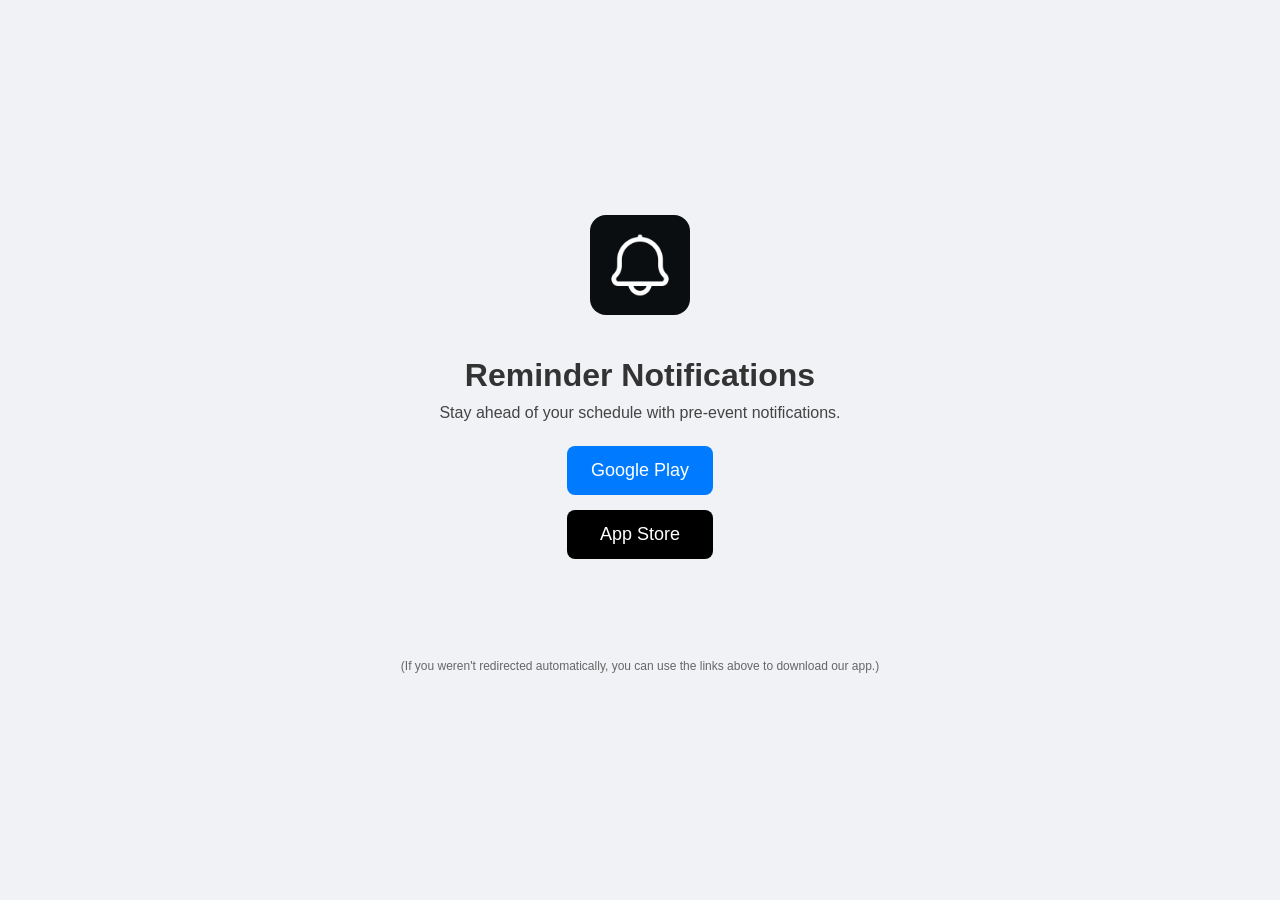
==== index.html @ 84fda4de "Update index.html" ====
<!DOCTYPE html>
<html lang="en">

<head>
  <meta charset="UTF-8" />
  <title>Reminder Notifications</title>
  <meta name="viewport" content="width=device-width, initial-scale=1.0" />
  <style>
    body {
      margin: 0;
      padding: 0;
      background: #f0f2f5;
      font-family: 'Arial', sans-serif;
      display: flex;
      flex-direction: column;
      justify-content: center;
      align-items: center;
      height: 100vh;
      text-align: center;
    }

    h1 {
      font-size: 32px;
      color: #333;
      margin-bottom: 10px;
    }

    .buttons {
      display: flex;
      flex-direction: column;
      gap: 15px;
    }

    .btn {
      display: inline-block;
      padding: 14px 24px;
      border-radius: 8px;
      font-size: 18px;
      text-decoration: none;
      color: white;
      background: #007bff;
      transition: all 0.3s ease;
    }

    .btn:hover {
      background: #0056b3;
    }

    .btn.apple {
      background: #000;
    }

    .btn.apple:hover {
      background: #333;
    }

    p {
      margin-top: 20px;
      color: #666;
      font-size: 14px;
    }

    .description {
      font-size: 16px;
      color: #444;
      margin-bottom: 24px;
    }

    .description-small {
      font-size: 12px;
      padding: 0 24px;
      box-sizing: border-box;
      margin-top: 100px;
    }
  </style>

  <script>
    window.onload = function () {
      var userAgent = navigator.userAgent || navigator.vendor || window.opera;

      if (/android/i.test(userAgent)) {
        window.location.href = "https://play.google.com/store/apps/details?id=com.remindernotifications";
      } else if (/iPad|iPhone|iPod/.test(userAgent) && !window.MSStream) {
        window.location.href = "https://apps.apple.com/us/app/reminder-notification/id6746808992";
      }
      // else: kullanıcı masaüstü vs ise bu ekranda kalacak ve butonlar görünecek
    };
  </script>

  <!-- ✅ Google tag (gtag.js) — Tam olarak kapanış </head> önüne yerleştirildi -->
  <script async src="https://www.googletagmanager.com/gtag/js?id=AW-10962851362"></script>
  <script>
    window.dataLayer = window.dataLayer || [];
    function gtag() { dataLayer.push(arguments); }
    gtag('js', new Date());

    gtag('config', 'AW-10962851362');
  </script>
</head>

<body>
  <img src="logo-black.png" alt="Logo" style="width:100px; margin-bottom: 20px; border-radius: 16px;" />
  <h1>Reminder Notifications</h1>
  <div class="description">
    Stay ahead of your schedule with pre-event notifications.
  </div>

  <div class="buttons">
    <a class="btn" href="https://play.google.com/store/apps/details?id=com.remindernotifications">Google Play</a>
    <a class="btn apple" href="https://apps.apple.com/us/app/reminder-notification/id6746808992">App Store</a>
  </div>

  <p class="description-small">
    (If you weren't redirected automatically, you can use the links above to download our app.)
  </p>
</body>

</html>
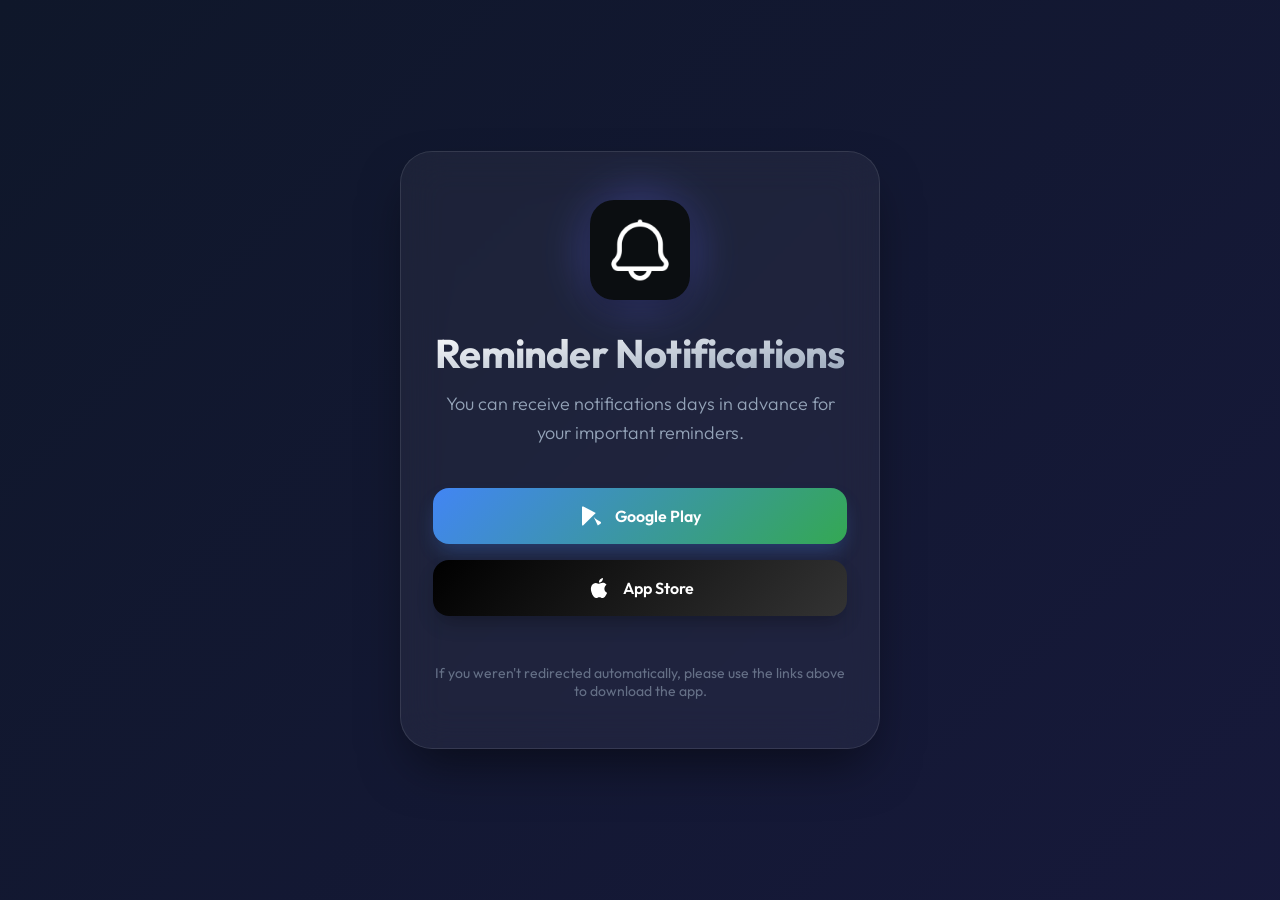
==== commit e00b6a4c: "edit" ====
--- a/index.html
+++ b/index.html
@@ -2,117 +2,67 @@
 <html lang="en">
 
 <head>
-  <meta charset="UTF-8" />
-  <title>Reminder Notifications</title>
-  <meta name="viewport" content="width=device-width, initial-scale=1.0" />
-  <style>
-    body {
-      margin: 0;
-      padding: 0;
-      background: #f0f2f5;
-      font-family: 'Arial', sans-serif;
-      display: flex;
-      flex-direction: column;
-      justify-content: center;
-      align-items: center;
-      height: 100vh;
-      text-align: center;
-    }
+    <meta charset="UTF-8">
+    <title>Reminder Notifications - Stay Ahead with Event Reminders</title>
+    <meta name="viewport" content="width=device-width, initial-scale=1.0">
+    <meta name="description" content="Download Reminder Notifications for iOS and Android. Never miss a pre-event notification again with our easy-to-use app.">
+    
+    <!-- Design System -->
+    <link rel="stylesheet" href="index.css">
+    
+    <!-- Google tag (gtag.js) -->
+    <script async src="https://www.googletagmanager.com/gtag/js?id=AW-10962851362"></script>
+    <script>
+        window.dataLayer = window.dataLayer || [];
+        function gtag() { dataLayer.push(arguments); }
+        gtag('js', new Date());
 
-    h1 {
-      font-size: 32px;
-      color: #333;
-      margin-bottom: 10px;
-    }
+        gtag('config', 'AW-10962851362');
+    </script>
 
-    .buttons {
-      display: flex;
-      flex-direction: column;
-      gap: 15px;
-    }
+    <script>
+        window.onload = function () {
+            var userAgent = navigator.userAgent || navigator.vendor || window.opera;
 
-    .btn {
-      display: inline-block;
-      padding: 14px 24px;
-      border-radius: 8px;
-      font-size: 18px;
-      text-decoration: none;
-      color: white;
-      background: #007bff;
-      transition: all 0.3s ease;
-    }
-
-    .btn:hover {
-      background: #0056b3;
-    }
-
-    .btn.apple {
-      background: #000;
-    }
-
-    .btn.apple:hover {
-      background: #333;
-    }
-
-    p {
-      margin-top: 20px;
-      color: #666;
-      font-size: 14px;
-    }
-
-    .description {
-      font-size: 16px;
-      color: #444;
-      margin-bottom: 24px;
-    }
-
-    .description-small {
-      font-size: 12px;
-      padding: 0 24px;
-      box-sizing: border-box;
-      margin-top: 100px;
-    }
-  </style>
-
-  <script>
-    window.onload = function () {
-      var userAgent = navigator.userAgent || navigator.vendor || window.opera;
-
-      if (/android/i.test(userAgent)) {
-        window.location.href = "https://play.google.com/store/apps/details?id=com.remindernotifications";
-      } else if (/iPad|iPhone|iPod/.test(userAgent) && !window.MSStream) {
-        window.location.href = "https://apps.apple.com/us/app/reminder-notification/id6746808992";
-      }
-      // else: kullanıcı masaüstü vs ise bu ekranda kalacak ve butonlar görünecek
-    };
-  </script>
-
-  <!-- ✅ Google tag (gtag.js) — Tam olarak kapanış </head> önüne yerleştirildi -->
-  <script async src="https://www.googletagmanager.com/gtag/js?id=AW-10962851362"></script>
-  <script>
-    window.dataLayer = window.dataLayer || [];
-    function gtag() { dataLayer.push(arguments); }
-    gtag('js', new Date());
-
-    gtag('config', 'AW-10962851362');
-  </script>
+            if (/android/i.test(userAgent)) {
+                window.location.href = "https://play.google.com/store/apps/details?id=com.remindernotifications";
+            } else if (/iPad|iPhone|iPod/.test(userAgent) && !window.MSStream) {
+                window.location.href = "https://apps.apple.com/us/app/reminder-notification/id6746808992";
+            }
+        }
+    </script>
 </head>
 
 <body>
-  <img src="logo-black.png" alt="Logo" style="width:100px; margin-bottom: 20px; border-radius: 16px;" />
-  <h1>Reminder Notifications</h1>
-  <div class="description">
-    Stay ahead of your schedule with pre-event notifications.
-  </div>
+    <div class="container" id="main-content">
+        <header class="logo-container">
+            <img src="logo-black.png" alt="Reminder Notifications Logo" class="logo">
+        </header>
 
-  <div class="buttons">
-    <a class="btn" href="https://play.google.com/store/apps/details?id=com.remindernotifications">Google Play</a>
-    <a class="btn apple" href="https://apps.apple.com/us/app/reminder-notification/id6746808992">App Store</a>
-  </div>
+        <h1>Reminder Notifications</h1>
+        <p class="description">
+            You can receive notifications days in advance for your important reminders.
+        </p>
 
-  <p class="description-small">
-    (If you weren't redirected automatically, you can use the links above to download our app.)
-  </p>
+        <div class="buttons">
+            <a class="btn btn-google" href="https://play.google.com/store/apps/details?id=com.remindernotifications" id="play-store-link">
+                <svg viewBox="0 0 24 24" fill="currentColor">
+                    <path d="M3,20.5V3.5C3,2.91,3.34,2.39,3.84,2.15L13.69,12L3.84,21.85C3.34,21.61,3,21.09,3,20.5M16.81,15.12L18.81,16.27L21.46,17.79C22.25,18.25,22.25,19.4,21.46,19.86L18.81,21.39L14.73,13.03M13.69,12L3.84,2.15L16.81,8.88M16.81,8.88L14.73,10.97L13.69,12" />
+                </svg>
+                Google Play
+            </a>
+            <a class="btn btn-apple" href="https://apps.apple.com/us/app/reminder-notification/id6746808992" id="app-store-link">
+                <svg viewBox="0 0 24 24" fill="currentColor">
+                    <path d="M18.71,19.5C17.88,20.74 17,21.95 15.66,21.97C14.32,22 13.89,21.18 12.37,21.18C10.84,21.18 10.37,21.95 9.1,22C7.79,22.05 6.8,20.68 5.96,19.47C4.25,17 2.94,12.45 4.7,9.39C5.57,7.87 7.13,6.91 8.82,6.88C10.1,6.86 11.32,7.75 12.11,7.75C12.89,7.75 14.37,6.68 15.92,6.84C16.57,6.87 18.39,7.1 19.56,8.82C19.47,8.88 17.39,10.1 17.41,12.63C17.44,15.65 20.06,16.66 20.09,16.67C20.06,16.74 19.67,18.11 18.71,19.5M13,3.5C13.73,2.67 14.94,2.04 15.94,2C16.07,3.17 15.6,4.35 14.9,5.19C14.21,6.04 13.07,6.7 11.95,6.61C11.8,5.46 12.36,4.26 13,3.5Z" />
+                </svg>
+                App Store
+            </a>
+        </div>
+
+        <p class="footer-text">
+            If you weren't redirected automatically, please use the links above to download the app.
+        </p>
+    </div>
 </body>
 
-</html>
+</html>
--- a/index.css
+++ b/index.css
@@ -0,0 +1,194 @@
+@import url('https://fonts.googleapis.com/css2?family=Outfit:wght@300;400;600;700&display=swap');
+
+:root {
+    --primary: #6366f1;
+    --primary-hover: #4f46e5;
+    --secondary: #ec4899;
+    --bg-gradient: linear-gradient(135deg, #0f172a 0%, #1e1b4b 50%, #312e81 100%);
+    --card-bg: rgba(255, 255, 255, 0.05);
+    --text-main: #f8fafc;
+    --text-muted: #94a3b8;
+    --glass-border: rgba(255, 255, 255, 0.1);
+}
+
+* {
+    margin: 0;
+    padding: 0;
+    box-sizing: border-box;
+}
+
+body {
+    font-family: 'Outfit', sans-serif;
+    background: var(--bg-gradient);
+    background-size: 400% 400%;
+    animation: gradientBG 15s ease infinite;
+    color: var(--text-main);
+    min-height: 100vh;
+    display: flex;
+    justify-content: center;
+    align-items: center;
+    overflow: hidden;
+    padding: 20px;
+}
+
+@keyframes gradientBG {
+    0% { background-position: 0% 50%; }
+    50% { background-position: 100% 50%; }
+    100% { background-position: 0% 50%; }
+}
+
+.container {
+    max-width: 480px;
+    width: 100%;
+    background: var(--card-bg);
+    backdrop-filter: blur(20px);
+    -webkit-backdrop-filter: blur(20px);
+    border: 1px solid var(--glass-border);
+    border-radius: 32px;
+    padding: 48px 32px;
+    text-align: center;
+    box-shadow: 0 25px 50px -12px rgba(0, 0, 0, 0.5);
+    animation: cardEntrance 0.8s cubic-bezier(0.16, 1, 0.3, 1);
+}
+
+@keyframes cardEntrance {
+    from {
+        opacity: 0;
+        transform: translateY(20px) scale(0.95);
+    }
+    to {
+        opacity: 1;
+        transform: translateY(0) scale(1);
+    }
+}
+
+.logo-container {
+    margin-bottom: 24px;
+    position: relative;
+    display: inline-block;
+}
+
+.logo-container::after {
+    content: '';
+    position: absolute;
+    inset: -10px;
+    background: var(--primary);
+    filter: blur(20px);
+    opacity: 0.3;
+    z-index: -1;
+    border-radius: 50%;
+}
+
+.logo {
+    width: 100px;
+    height: 100px;
+    object-fit: contain;
+    border-radius: 24px;
+    box-shadow: 0 10px 20px rgba(0, 0, 0, 0.2);
+    transition: transform 0.3s ease;
+}
+
+.logo:hover {
+    transform: rotate(5deg) scale(1.05);
+}
+
+h1 {
+    font-size: 2.5rem;
+    font-weight: 700;
+    margin-bottom: 12px;
+    background: linear-gradient(to bottom right, #fff, #94a3b8);
+    -webkit-background-clip: text;
+    -webkit-text-fill-color: transparent;
+    letter-spacing: -0.02em;
+}
+
+.description {
+    font-size: 1.125rem;
+    color: var(--text-muted);
+    line-height: 1.6;
+    margin-bottom: 40px;
+    font-weight: 300;
+}
+
+.buttons {
+    display: flex;
+    flex-direction: column;
+    gap: 16px;
+}
+
+.btn {
+    display: flex;
+    align-items: center;
+    justify-content: center;
+    gap: 12px;
+    padding: 16px 32px;
+    border-radius: 16px;
+    font-size: 1rem;
+    font-weight: 600;
+    text-decoration: none;
+    color: white;
+    transition: all 0.3s cubic-bezier(0.4, 0, 0.2, 1);
+    position: relative;
+    overflow: hidden;
+}
+
+.btn-google {
+    background: linear-gradient(135deg, #4285f4 0%, #34a853 100%);
+    box-shadow: 0 10px 20px -5px rgba(66, 133, 244, 0.3);
+}
+
+.btn-apple {
+    background: linear-gradient(135deg, #000 0%, #333 100%);
+    box-shadow: 0 10px 20px -5px rgba(0, 0, 0, 0.3);
+}
+
+.btn:hover {
+    transform: translateY(-2px);
+    filter: brightness(1.1);
+    box-shadow: 0 20px 30px -10px rgba(0, 0, 0, 0.4);
+}
+
+.btn:active {
+    transform: translateY(0);
+}
+
+.btn svg {
+    width: 24px;
+    height: 24px;
+}
+
+.footer-text {
+    margin-top: 48px;
+    font-size: 0.875rem;
+    color: var(--text-muted);
+    opacity: 0.6;
+    font-weight: 400;
+}
+
+/* Sparkle/Pulse for the buttons */
+.btn-google::before {
+    content: '';
+    position: absolute;
+    top: -50%;
+    left: -50%;
+    width: 200%;
+    height: 200%;
+    background: radial-gradient(circle, rgba(255,255,255,0.1) 0%, transparent 70%);
+    opacity: 0;
+    transition: opacity 0.3s;
+}
+
+.btn:hover::before {
+    opacity: 1;
+}
+
+@media (max-width: 480px) {
+    .container {
+        padding: 40px 24px;
+        border-radius: 24px;
+    }
+    
+    h1 {
+        font-size: 2rem;
+    }
+}
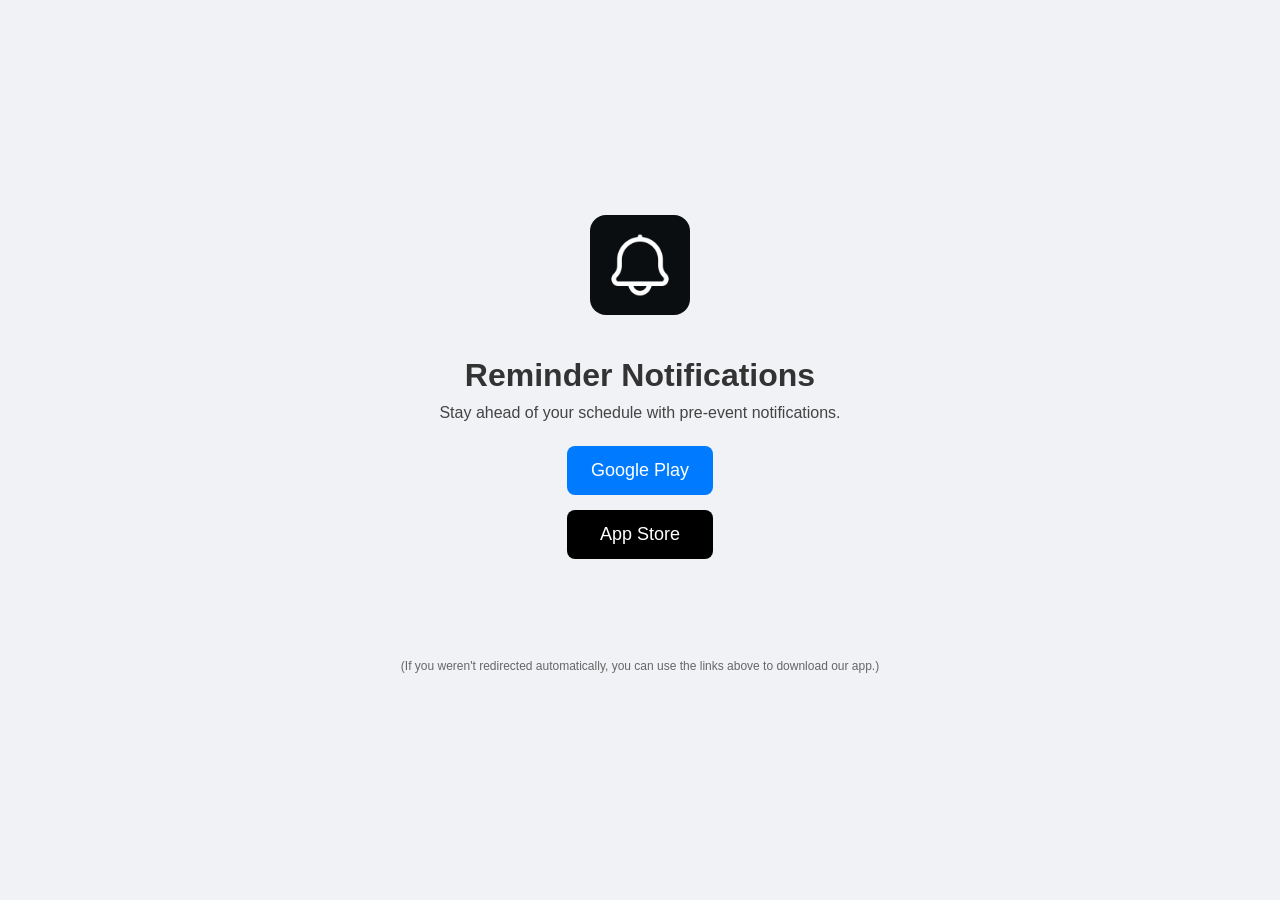
==== commit 829ed99b: "Merge branch 'main' into patch-1" ====
--- a/index.html
+++ b/index.html
@@ -2,67 +2,117 @@
 <html lang="en">
 
 <head>
-    <meta charset="UTF-8">
-    <title>Reminder Notifications - Stay Ahead with Event Reminders</title>
-    <meta name="viewport" content="width=device-width, initial-scale=1.0">
-    <meta name="description" content="Download Reminder Notifications for iOS and Android. Never miss a pre-event notification again with our easy-to-use app.">
-    
-    <!-- Design System -->
-    <link rel="stylesheet" href="index.css">
-    
-    <!-- Google tag (gtag.js) -->
-    <script async src="https://www.googletagmanager.com/gtag/js?id=AW-10962851362"></script>
-    <script>
-        window.dataLayer = window.dataLayer || [];
-        function gtag() { dataLayer.push(arguments); }
-        gtag('js', new Date());
+  <meta charset="UTF-8" />
+  <title>Reminder Notifications</title>
+  <meta name="viewport" content="width=device-width, initial-scale=1.0" />
+  <style>
+    body {
+      margin: 0;
+      padding: 0;
+      background: #f0f2f5;
+      font-family: 'Arial', sans-serif;
+      display: flex;
+      flex-direction: column;
+      justify-content: center;
+      align-items: center;
+      height: 100vh;
+      text-align: center;
+    }
 
-        gtag('config', 'AW-10962851362');
-    </script>
+    h1 {
+      font-size: 32px;
+      color: #333;
+      margin-bottom: 10px;
+    }
 
-    <script>
-        window.onload = function () {
-            var userAgent = navigator.userAgent || navigator.vendor || window.opera;
+    .buttons {
+      display: flex;
+      flex-direction: column;
+      gap: 15px;
+    }
 
-            if (/android/i.test(userAgent)) {
-                window.location.href = "https://play.google.com/store/apps/details?id=com.remindernotifications";
-            } else if (/iPad|iPhone|iPod/.test(userAgent) && !window.MSStream) {
-                window.location.href = "https://apps.apple.com/us/app/reminder-notification/id6746808992";
-            }
-        }
-    </script>
+    .btn {
+      display: inline-block;
+      padding: 14px 24px;
+      border-radius: 8px;
+      font-size: 18px;
+      text-decoration: none;
+      color: white;
+      background: #007bff;
+      transition: all 0.3s ease;
+    }
+
+    .btn:hover {
+      background: #0056b3;
+    }
+
+    .btn.apple {
+      background: #000;
+    }
+
+    .btn.apple:hover {
+      background: #333;
+    }
+
+    p {
+      margin-top: 20px;
+      color: #666;
+      font-size: 14px;
+    }
+
+    .description {
+      font-size: 16px;
+      color: #444;
+      margin-bottom: 24px;
+    }
+
+    .description-small {
+      font-size: 12px;
+      padding: 0 24px;
+      box-sizing: border-box;
+      margin-top: 100px;
+    }
+  </style>
+
+  <script>
+    window.onload = function () {
+      var userAgent = navigator.userAgent || navigator.vendor || window.opera;
+
+      if (/android/i.test(userAgent)) {
+        window.location.href = "https://play.google.com/store/apps/details?id=com.remindernotifications";
+      } else if (/iPad|iPhone|iPod/.test(userAgent) && !window.MSStream) {
+        window.location.href = "https://apps.apple.com/us/app/reminder-notification/id6746808992";
+      }
+      // else: kullanıcı masaüstü vs ise bu ekranda kalacak ve butonlar görünecek
+    };
+  </script>
+
+  <!-- ✅ Google tag (gtag.js) — Tam olarak kapanış </head> önüne yerleştirildi -->
+  <script async src="https://www.googletagmanager.com/gtag/js?id=AW-10962851362"></script>
+  <script>
+    window.dataLayer = window.dataLayer || [];
+    function gtag() { dataLayer.push(arguments); }
+    gtag('js', new Date());
+
+    gtag('config', 'AW-10962851362');
+  </script>
 </head>
 
 <body>
-    <div class="container" id="main-content">
-        <header class="logo-container">
-            <img src="logo-black.png" alt="Reminder Notifications Logo" class="logo">
-        </header>
+  <img src="logo-black.png" alt="Logo" style="width:100px; margin-bottom: 20px; border-radius: 16px;" />
+  <h1>Reminder Notifications</h1>
+  <div class="description">
+    Stay ahead of your schedule with pre-event notifications.
+  </div>
 
-        <h1>Reminder Notifications</h1>
-        <p class="description">
-            You can receive notifications days in advance for your important reminders.
-        </p>
+  <div class="buttons">
+    <a class="btn" href="https://play.google.com/store/apps/details?id=com.remindernotifications">Google Play</a>
+    <a class="btn apple" href="https://apps.apple.com/us/app/reminder-notification/id6746808992">App Store</a>
+  </div>
 
-        <div class="buttons">
-            <a class="btn btn-google" href="https://play.google.com/store/apps/details?id=com.remindernotifications" id="play-store-link">
-                <svg viewBox="0 0 24 24" fill="currentColor">
-                    <path d="M3,20.5V3.5C3,2.91,3.34,2.39,3.84,2.15L13.69,12L3.84,21.85C3.34,21.61,3,21.09,3,20.5M16.81,15.12L18.81,16.27L21.46,17.79C22.25,18.25,22.25,19.4,21.46,19.86L18.81,21.39L14.73,13.03M13.69,12L3.84,2.15L16.81,8.88M16.81,8.88L14.73,10.97L13.69,12" />
-                </svg>
-                Google Play
-            </a>
-            <a class="btn btn-apple" href="https://apps.apple.com/us/app/reminder-notification/id6746808992" id="app-store-link">
-                <svg viewBox="0 0 24 24" fill="currentColor">
-                    <path d="M18.71,19.5C17.88,20.74 17,21.95 15.66,21.97C14.32,22 13.89,21.18 12.37,21.18C10.84,21.18 10.37,21.95 9.1,22C7.79,22.05 6.8,20.68 5.96,19.47C4.25,17 2.94,12.45 4.7,9.39C5.57,7.87 7.13,6.91 8.82,6.88C10.1,6.86 11.32,7.75 12.11,7.75C12.89,7.75 14.37,6.68 15.92,6.84C16.57,6.87 18.39,7.1 19.56,8.82C19.47,8.88 17.39,10.1 17.41,12.63C17.44,15.65 20.06,16.66 20.09,16.67C20.06,16.74 19.67,18.11 18.71,19.5M13,3.5C13.73,2.67 14.94,2.04 15.94,2C16.07,3.17 15.6,4.35 14.9,5.19C14.21,6.04 13.07,6.7 11.95,6.61C11.8,5.46 12.36,4.26 13,3.5Z" />
-                </svg>
-                App Store
-            </a>
-        </div>
-
-        <p class="footer-text">
-            If you weren't redirected automatically, please use the links above to download the app.
-        </p>
-    </div>
+  <p class="description-small">
+    (If you weren't redirected automatically, you can use the links above to download our app.)
+  </p>
 </body>
 
-</html>+</html>
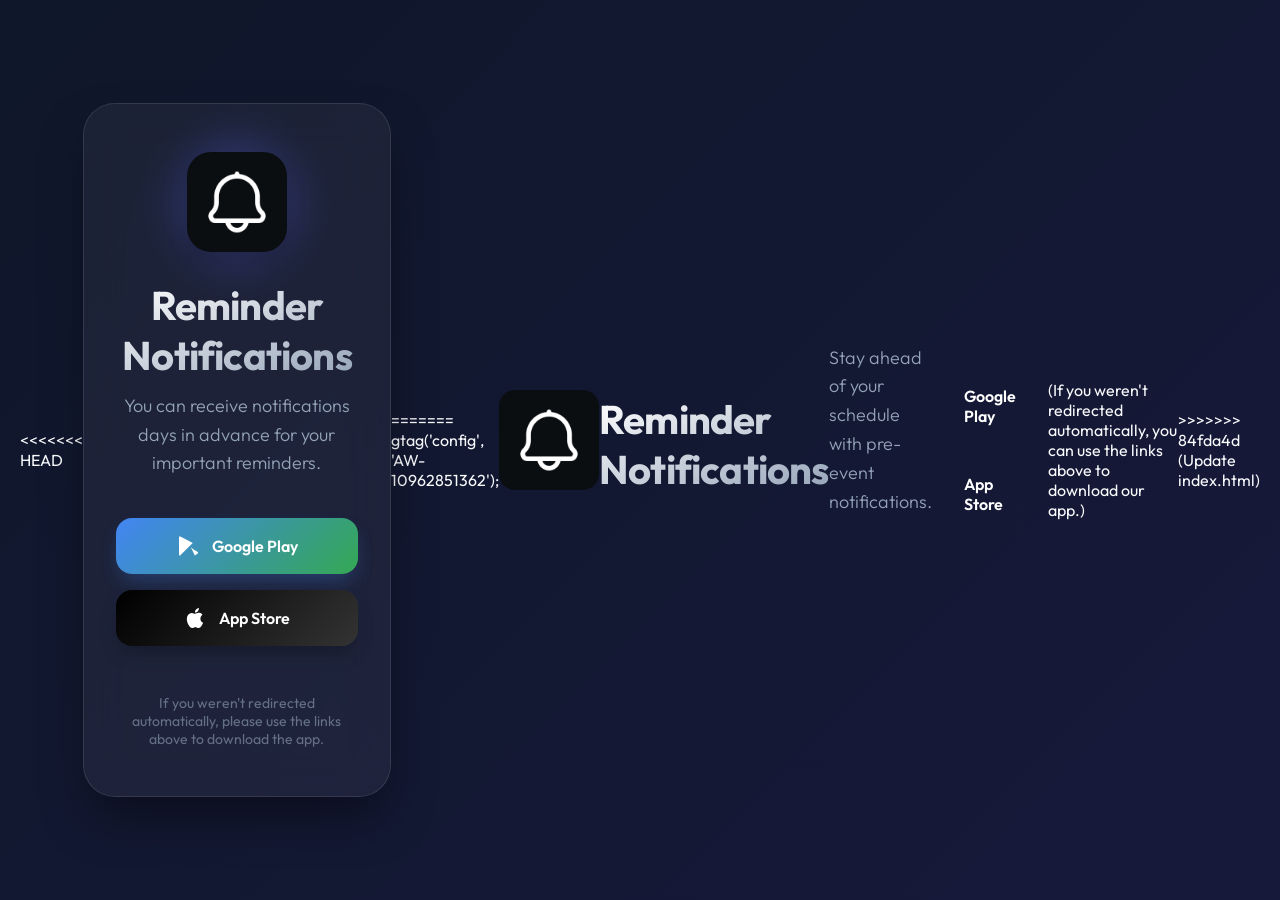
==== commit 8d63c5e8: "Add files via upload update" ====
--- a/index.html
+++ b/index.html
@@ -2,6 +2,22 @@
 <html lang="en">
 
 <head>
+<<<<<<< HEAD
+    <meta charset="UTF-8">
+    <title>Reminder Notifications - Stay Ahead with Event Reminders</title>
+    <meta name="viewport" content="width=device-width, initial-scale=1.0">
+    <meta name="description" content="Download Reminder Notifications for iOS and Android. Never miss a pre-event notification again with our easy-to-use app.">
+    
+    <!-- Design System -->
+    <link rel="stylesheet" href="index.css">
+    
+    <!-- Google tag (gtag.js) -->
+    <script async src="https://www.googletagmanager.com/gtag/js?id=AW-10962851362"></script>
+    <script>
+        window.dataLayer = window.dataLayer || [];
+        function gtag() { dataLayer.push(arguments); }
+        gtag('js', new Date());
+=======
   <meta charset="UTF-8" />
   <title>Reminder Notifications</title>
   <meta name="viewport" content="width=device-width, initial-scale=1.0" />
@@ -77,6 +93,7 @@
   <script>
     window.onload = function () {
       var userAgent = navigator.userAgent || navigator.vendor || window.opera;
+>>>>>>> 84fda4d (Update index.html)
 
       if (/android/i.test(userAgent)) {
         window.location.href = "https://play.google.com/store/apps/details?id=com.remindernotifications";
@@ -94,6 +111,47 @@
     function gtag() { dataLayer.push(arguments); }
     gtag('js', new Date());
 
+<<<<<<< HEAD
+            if (/android/i.test(userAgent)) {
+                window.location.href = "aa";
+            } else if (/iPad|iPhone|iPod/.test(userAgent) && !window.MSStream) {
+                window.location.href = "https://apps.apple.com/us/app/reminder-notification/id6746808992";
+            }
+        }
+    </script>
+</head>
+
+<body>
+    <div class="container" id="main-content">
+        <header class="logo-container">
+            <img src="logo-black.png" alt="Reminder Notifications Logo" class="logo">
+        </header>
+
+        <h1>Reminder Notifications</h1>
+        <p class="description">
+            You can receive notifications days in advance for your important reminders.
+        </p>
+
+        <div class="buttons">
+            <a class="btn btn-google" href="https://play.google.com/store/apps/details?id=com.remindernotifications" id="play-store-link">
+                <svg viewBox="0 0 24 24" fill="currentColor">
+                    <path d="M3,20.5V3.5C3,2.91,3.34,2.39,3.84,2.15L13.69,12L3.84,21.85C3.34,21.61,3,21.09,3,20.5M16.81,15.12L18.81,16.27L21.46,17.79C22.25,18.25,22.25,19.4,21.46,19.86L18.81,21.39L14.73,13.03M13.69,12L3.84,2.15L16.81,8.88M16.81,8.88L14.73,10.97L13.69,12" />
+                </svg>
+                Google Play
+            </a>
+            <a class="btn btn-apple" href="https://apps.apple.com/us/app/reminder-notification/id6746808992" id="app-store-link">
+                <svg viewBox="0 0 24 24" fill="currentColor">
+                    <path d="M18.71,19.5C17.88,20.74 17,21.95 15.66,21.97C14.32,22 13.89,21.18 12.37,21.18C10.84,21.18 10.37,21.95 9.1,22C7.79,22.05 6.8,20.68 5.96,19.47C4.25,17 2.94,12.45 4.7,9.39C5.57,7.87 7.13,6.91 8.82,6.88C10.1,6.86 11.32,7.75 12.11,7.75C12.89,7.75 14.37,6.68 15.92,6.84C16.57,6.87 18.39,7.1 19.56,8.82C19.47,8.88 17.39,10.1 17.41,12.63C17.44,15.65 20.06,16.66 20.09,16.67C20.06,16.74 19.67,18.11 18.71,19.5M13,3.5C13.73,2.67 14.94,2.04 15.94,2C16.07,3.17 15.6,4.35 14.9,5.19C14.21,6.04 13.07,6.7 11.95,6.61C11.8,5.46 12.36,4.26 13,3.5Z" />
+                </svg>
+                App Store
+            </a>
+        </div>
+
+        <p class="footer-text">
+            If you weren't redirected automatically, please use the links above to download the app.
+        </p>
+    </div>
+=======
     gtag('config', 'AW-10962851362');
   </script>
 </head>
@@ -113,6 +171,7 @@
   <p class="description-small">
     (If you weren't redirected automatically, you can use the links above to download our app.)
   </p>
+>>>>>>> 84fda4d (Update index.html)
 </body>
 
 </html>
--- a/index.css
+++ b/index.css
@@ -0,0 +1,194 @@
+@import url('https://fonts.googleapis.com/css2?family=Outfit:wght@300;400;600;700&display=swap');
+
+:root {
+    --primary: #6366f1;
+    --primary-hover: #4f46e5;
+    --secondary: #ec4899;
+    --bg-gradient: linear-gradient(135deg, #0f172a 0%, #1e1b4b 50%, #312e81 100%);
+    --card-bg: rgba(255, 255, 255, 0.05);
+    --text-main: #f8fafc;
+    --text-muted: #94a3b8;
+    --glass-border: rgba(255, 255, 255, 0.1);
+}
+
+* {
+    margin: 0;
+    padding: 0;
+    box-sizing: border-box;
+}
+
+body {
+    font-family: 'Outfit', sans-serif;
+    background: var(--bg-gradient);
+    background-size: 400% 400%;
+    animation: gradientBG 15s ease infinite;
+    color: var(--text-main);
+    min-height: 100vh;
+    display: flex;
+    justify-content: center;
+    align-items: center;
+    overflow: hidden;
+    padding: 20px;
+}
+
+@keyframes gradientBG {
+    0% { background-position: 0% 50%; }
+    50% { background-position: 100% 50%; }
+    100% { background-position: 0% 50%; }
+}
+
+.container {
+    max-width: 480px;
+    width: 100%;
+    background: var(--card-bg);
+    backdrop-filter: blur(20px);
+    -webkit-backdrop-filter: blur(20px);
+    border: 1px solid var(--glass-border);
+    border-radius: 32px;
+    padding: 48px 32px;
+    text-align: center;
+    box-shadow: 0 25px 50px -12px rgba(0, 0, 0, 0.5);
+    animation: cardEntrance 0.8s cubic-bezier(0.16, 1, 0.3, 1);
+}
+
+@keyframes cardEntrance {
+    from {
+        opacity: 0;
+        transform: translateY(20px) scale(0.95);
+    }
+    to {
+        opacity: 1;
+        transform: translateY(0) scale(1);
+    }
+}
+
+.logo-container {
+    margin-bottom: 24px;
+    position: relative;
+    display: inline-block;
+}
+
+.logo-container::after {
+    content: '';
+    position: absolute;
+    inset: -10px;
+    background: var(--primary);
+    filter: blur(20px);
+    opacity: 0.3;
+    z-index: -1;
+    border-radius: 50%;
+}
+
+.logo {
+    width: 100px;
+    height: 100px;
+    object-fit: contain;
+    border-radius: 24px;
+    box-shadow: 0 10px 20px rgba(0, 0, 0, 0.2);
+    transition: transform 0.3s ease;
+}
+
+.logo:hover {
+    transform: rotate(5deg) scale(1.05);
+}
+
+h1 {
+    font-size: 2.5rem;
+    font-weight: 700;
+    margin-bottom: 12px;
+    background: linear-gradient(to bottom right, #fff, #94a3b8);
+    -webkit-background-clip: text;
+    -webkit-text-fill-color: transparent;
+    letter-spacing: -0.02em;
+}
+
+.description {
+    font-size: 1.125rem;
+    color: var(--text-muted);
+    line-height: 1.6;
+    margin-bottom: 40px;
+    font-weight: 300;
+}
+
+.buttons {
+    display: flex;
+    flex-direction: column;
+    gap: 16px;
+}
+
+.btn {
+    display: flex;
+    align-items: center;
+    justify-content: center;
+    gap: 12px;
+    padding: 16px 32px;
+    border-radius: 16px;
+    font-size: 1rem;
+    font-weight: 600;
+    text-decoration: none;
+    color: white;
+    transition: all 0.3s cubic-bezier(0.4, 0, 0.2, 1);
+    position: relative;
+    overflow: hidden;
+}
+
+.btn-google {
+    background: linear-gradient(135deg, #4285f4 0%, #34a853 100%);
+    box-shadow: 0 10px 20px -5px rgba(66, 133, 244, 0.3);
+}
+
+.btn-apple {
+    background: linear-gradient(135deg, #000 0%, #333 100%);
+    box-shadow: 0 10px 20px -5px rgba(0, 0, 0, 0.3);
+}
+
+.btn:hover {
+    transform: translateY(-2px);
+    filter: brightness(1.1);
+    box-shadow: 0 20px 30px -10px rgba(0, 0, 0, 0.4);
+}
+
+.btn:active {
+    transform: translateY(0);
+}
+
+.btn svg {
+    width: 24px;
+    height: 24px;
+}
+
+.footer-text {
+    margin-top: 48px;
+    font-size: 0.875rem;
+    color: var(--text-muted);
+    opacity: 0.6;
+    font-weight: 400;
+}
+
+/* Sparkle/Pulse for the buttons */
+.btn-google::before {
+    content: '';
+    position: absolute;
+    top: -50%;
+    left: -50%;
+    width: 200%;
+    height: 200%;
+    background: radial-gradient(circle, rgba(255,255,255,0.1) 0%, transparent 70%);
+    opacity: 0;
+    transition: opacity 0.3s;
+}
+
+.btn:hover::before {
+    opacity: 1;
+}
+
+@media (max-width: 480px) {
+    .container {
+        padding: 40px 24px;
+        border-radius: 24px;
+    }
+    
+    h1 {
+        font-size: 2rem;
+    }
+}
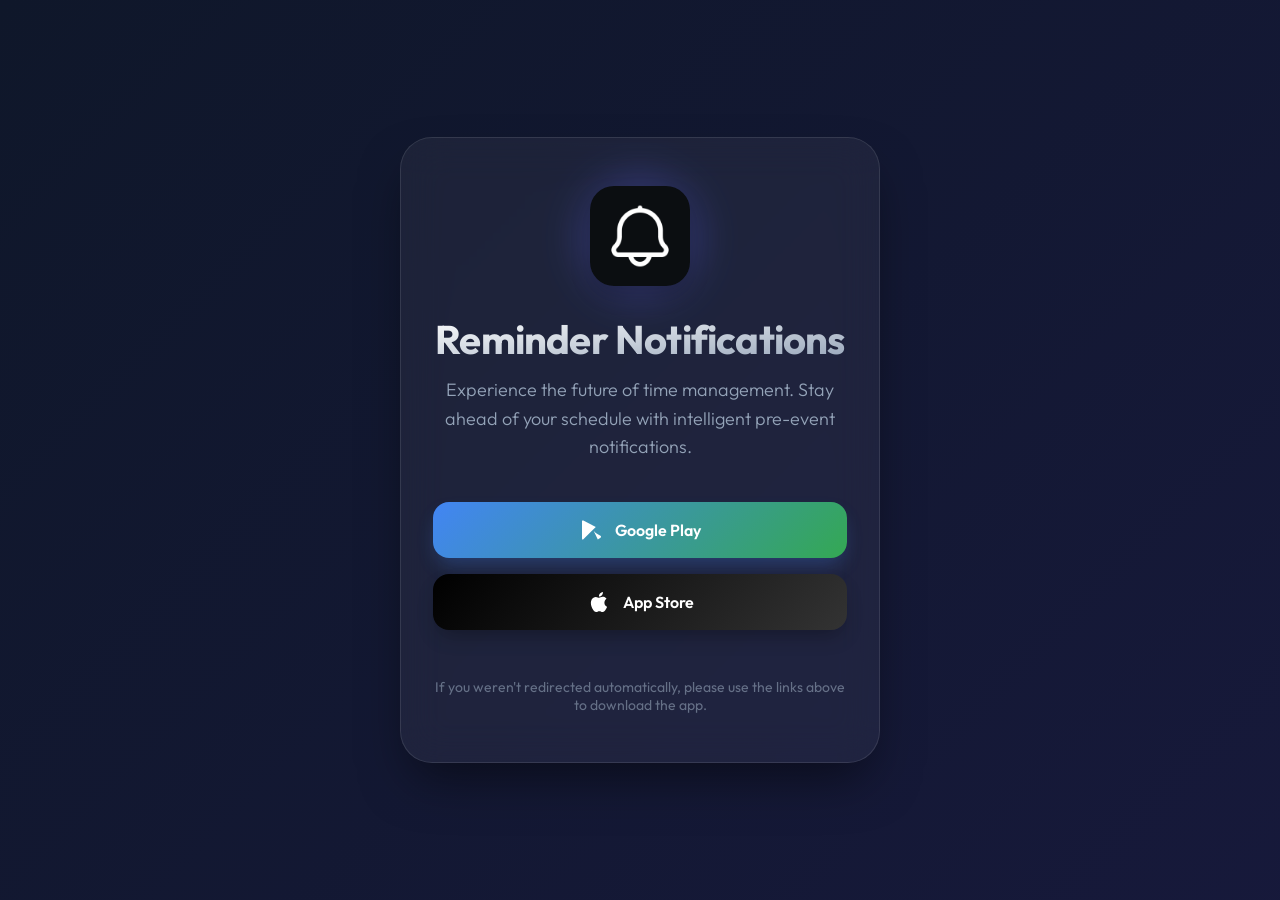
==== commit abab057c: "Add files via upload update" ====
--- a/index.html
+++ b/index.html
@@ -2,14 +2,206 @@
 <html lang="en">
 
 <head>
-<<<<<<< HEAD
     <meta charset="UTF-8">
     <title>Reminder Notifications - Stay Ahead with Event Reminders</title>
     <meta name="viewport" content="width=device-width, initial-scale=1.0">
     <meta name="description" content="Download Reminder Notifications for iOS and Android. Never miss a pre-event notification again with our easy-to-use app.">
     
-    <!-- Design System -->
-    <link rel="stylesheet" href="index.css">
+    <style>
+        @import url('https://fonts.googleapis.com/css2?family=Outfit:wght@300;400;600;700&display=swap');
+
+        :root {
+            --primary: #6366f1;
+            --primary-hover: #4f46e5;
+            --secondary: #ec4899;
+            --bg-gradient: linear-gradient(135deg, #0f172a 0%, #1e1b4b 50%, #312e81 100%);
+            --card-bg: rgba(255, 255, 255, 0.05);
+            --text-main: #f8fafc;
+            --text-muted: #94a3b8;
+            --glass-border: rgba(255, 255, 255, 0.1);
+        }
+
+        * {
+            margin: 0;
+            padding: 0;
+            box-sizing: border-box;
+        }
+
+        body {
+            font-family: 'Outfit', sans-serif;
+            background: var(--bg-gradient);
+            background-size: 400% 400%;
+            animation: gradientBG 15s ease infinite;
+            color: var(--text-main);
+            min-height: 100vh;
+            display: flex;
+            justify-content: center;
+            align-items: center;
+            overflow: hidden;
+            padding: 20px;
+        }
+
+        @keyframes gradientBG {
+            0% { background-position: 0% 50%; }
+            50% { background-position: 100% 50%; }
+            100% { background-position: 0% 50%; }
+        }
+
+        .container {
+            max-width: 480px;
+            width: 100%;
+            background: var(--card-bg);
+            backdrop-filter: blur(20px);
+            -webkit-backdrop-filter: blur(20px);
+            border: 1px solid var(--glass-border);
+            border-radius: 32px;
+            padding: 48px 32px;
+            text-align: center;
+            box-shadow: 0 25px 50px -12px rgba(0, 0, 0, 0.5);
+            animation: cardEntrance 0.8s cubic-bezier(0.16, 1, 0.3, 1);
+        }
+
+        @keyframes cardEntrance {
+            from {
+                opacity: 0;
+                transform: translateY(20px) scale(0.95);
+            }
+            to {
+                opacity: 1;
+                transform: translateY(0) scale(1);
+            }
+        }
+
+        .logo-container {
+            margin-bottom: 24px;
+            position: relative;
+            display: inline-block;
+        }
+
+        .logo-container::after {
+            content: '';
+            position: absolute;
+            inset: -10px;
+            background: var(--primary);
+            filter: blur(20px);
+            opacity: 0.3;
+            z-index: -1;
+            border-radius: 50%;
+        }
+
+        .logo {
+            width: 100px;
+            height: 100px;
+            object-fit: contain;
+            border-radius: 24px;
+            box-shadow: 0 10px 20px rgba(0, 0, 0, 0.2);
+            transition: transform 0.3s ease;
+        }
+
+        .logo:hover {
+            transform: rotate(5deg) scale(1.05);
+        }
+
+        h1 {
+            font-size: 2.5rem;
+            font-weight: 700;
+            margin-bottom: 12px;
+            background: linear-gradient(to bottom right, #fff, #94a3b8);
+            -webkit-background-clip: text;
+            -webkit-text-fill-color: transparent;
+            letter-spacing: -0.02em;
+        }
+
+        .description {
+            font-size: 1.125rem;
+            color: var(--text-muted);
+            line-height: 1.6;
+            margin-bottom: 40px;
+            font-weight: 300;
+        }
+
+        .buttons {
+            display: flex;
+            flex-direction: column;
+            gap: 16px;
+        }
+
+        .btn {
+            display: flex;
+            align-items: center;
+            justify-content: center;
+            gap: 12px;
+            padding: 16px 32px;
+            border-radius: 16px;
+            font-size: 1rem;
+            font-weight: 600;
+            text-decoration: none;
+            color: white;
+            transition: all 0.3s cubic-bezier(0.4, 0, 0.2, 1);
+            position: relative;
+            overflow: hidden;
+        }
+
+        .btn-google {
+            background: linear-gradient(135deg, #4285f4 0%, #34a853 100%);
+            box-shadow: 0 10px 20px -5px rgba(66, 133, 244, 0.3);
+        }
+
+        .btn-apple {
+            background: linear-gradient(135deg, #000 0%, #333 100%);
+            box-shadow: 0 10px 20px -5px rgba(0, 0, 0, 0.3);
+        }
+
+        .btn:hover {
+            transform: translateY(-2px);
+            filter: brightness(1.1);
+            box-shadow: 0 20px 30px -10px rgba(0, 0, 0, 0.4);
+        }
+
+        .btn:active {
+            transform: translateY(0);
+        }
+
+        .btn svg {
+            width: 24px;
+            height: 24px;
+        }
+
+        .footer-text {
+            margin-top: 48px;
+            font-size: 0.875rem;
+            color: var(--text-muted);
+            opacity: 0.6;
+            font-weight: 400;
+        }
+
+        .btn::before {
+            content: '';
+            position: absolute;
+            top: -50%;
+            left: -50%;
+            width: 200%;
+            height: 200%;
+            background: radial-gradient(circle, rgba(255,255,255,0.1) 0%, transparent 70%);
+            opacity: 0;
+            transition: opacity 0.3s;
+        }
+
+        .btn:hover::before {
+            opacity: 1;
+        }
+
+        @media (max-width: 480px) {
+            .container {
+                padding: 40px 24px;
+                border-radius: 24px;
+            }
+            
+            h1 {
+                font-size: 2rem;
+            }
+        }
+    </style>
     
     <!-- Google tag (gtag.js) -->
     <script async src="https://www.googletagmanager.com/gtag/js?id=AW-10962851362"></script>
@@ -17,103 +209,16 @@
         window.dataLayer = window.dataLayer || [];
         function gtag() { dataLayer.push(arguments); }
         gtag('js', new Date());
-=======
-  <meta charset="UTF-8" />
-  <title>Reminder Notifications</title>
-  <meta name="viewport" content="width=device-width, initial-scale=1.0" />
-  <style>
-    body {
-      margin: 0;
-      padding: 0;
-      background: #f0f2f5;
-      font-family: 'Arial', sans-serif;
-      display: flex;
-      flex-direction: column;
-      justify-content: center;
-      align-items: center;
-      height: 100vh;
-      text-align: center;
-    }
-
-    h1 {
-      font-size: 32px;
-      color: #333;
-      margin-bottom: 10px;
-    }
-
-    .buttons {
-      display: flex;
-      flex-direction: column;
-      gap: 15px;
-    }
-
-    .btn {
-      display: inline-block;
-      padding: 14px 24px;
-      border-radius: 8px;
-      font-size: 18px;
-      text-decoration: none;
-      color: white;
-      background: #007bff;
-      transition: all 0.3s ease;
-    }
-
-    .btn:hover {
-      background: #0056b3;
-    }
-
-    .btn.apple {
-      background: #000;
-    }
-
-    .btn.apple:hover {
-      background: #333;
-    }
-
-    p {
-      margin-top: 20px;
-      color: #666;
-      font-size: 14px;
-    }
-
-    .description {
-      font-size: 16px;
-      color: #444;
-      margin-bottom: 24px;
-    }
-
-    .description-small {
-      font-size: 12px;
-      padding: 0 24px;
-      box-sizing: border-box;
-      margin-top: 100px;
-    }
-  </style>
-
-  <script>
-    window.onload = function () {
-      var userAgent = navigator.userAgent || navigator.vendor || window.opera;
->>>>>>> 84fda4d (Update index.html)
-
-      if (/android/i.test(userAgent)) {
-        window.location.href = "https://play.google.com/store/apps/details?id=com.remindernotifications";
-      } else if (/iPad|iPhone|iPod/.test(userAgent) && !window.MSStream) {
-        window.location.href = "https://apps.apple.com/us/app/reminder-notification/id6746808992";
-      }
-      // else: kullanıcı masaüstü vs ise bu ekranda kalacak ve butonlar görünecek
-    };
-  </script>
-
-  <!-- ✅ Google tag (gtag.js) — Tam olarak kapanış </head> önüne yerleştirildi -->
-  <script async src="https://www.googletagmanager.com/gtag/js?id=AW-10962851362"></script>
-  <script>
-    window.dataLayer = window.dataLayer || [];
-    function gtag() { dataLayer.push(arguments); }
-    gtag('js', new Date());
-
-<<<<<<< HEAD
+
+        gtag('config', 'AW-10962851362');
+    </script>
+
+    <script>
+        window.onload = function () {
+            var userAgent = navigator.userAgent || navigator.vendor || window.opera;
+
             if (/android/i.test(userAgent)) {
-                window.location.href = "aa";
+                window.location.href = "https://play.google.com/store/apps/details?id=com.remindernotifications";
             } else if (/iPad|iPhone|iPod/.test(userAgent) && !window.MSStream) {
                 window.location.href = "https://apps.apple.com/us/app/reminder-notification/id6746808992";
             }
@@ -129,7 +234,7 @@
 
         <h1>Reminder Notifications</h1>
         <p class="description">
-            You can receive notifications days in advance for your important reminders.
+            Experience the future of time management. Stay ahead of your schedule with intelligent pre-event notifications.
         </p>
 
         <div class="buttons">
@@ -151,27 +256,6 @@
             If you weren't redirected automatically, please use the links above to download the app.
         </p>
     </div>
-=======
-    gtag('config', 'AW-10962851362');
-  </script>
-</head>
-
-<body>
-  <img src="logo-black.png" alt="Logo" style="width:100px; margin-bottom: 20px; border-radius: 16px;" />
-  <h1>Reminder Notifications</h1>
-  <div class="description">
-    Stay ahead of your schedule with pre-event notifications.
-  </div>
-
-  <div class="buttons">
-    <a class="btn" href="https://play.google.com/store/apps/details?id=com.remindernotifications">Google Play</a>
-    <a class="btn apple" href="https://apps.apple.com/us/app/reminder-notification/id6746808992">App Store</a>
-  </div>
-
-  <p class="description-small">
-    (If you weren't redirected automatically, you can use the links above to download our app.)
-  </p>
->>>>>>> 84fda4d (Update index.html)
 </body>
 
-</html>
+</html>
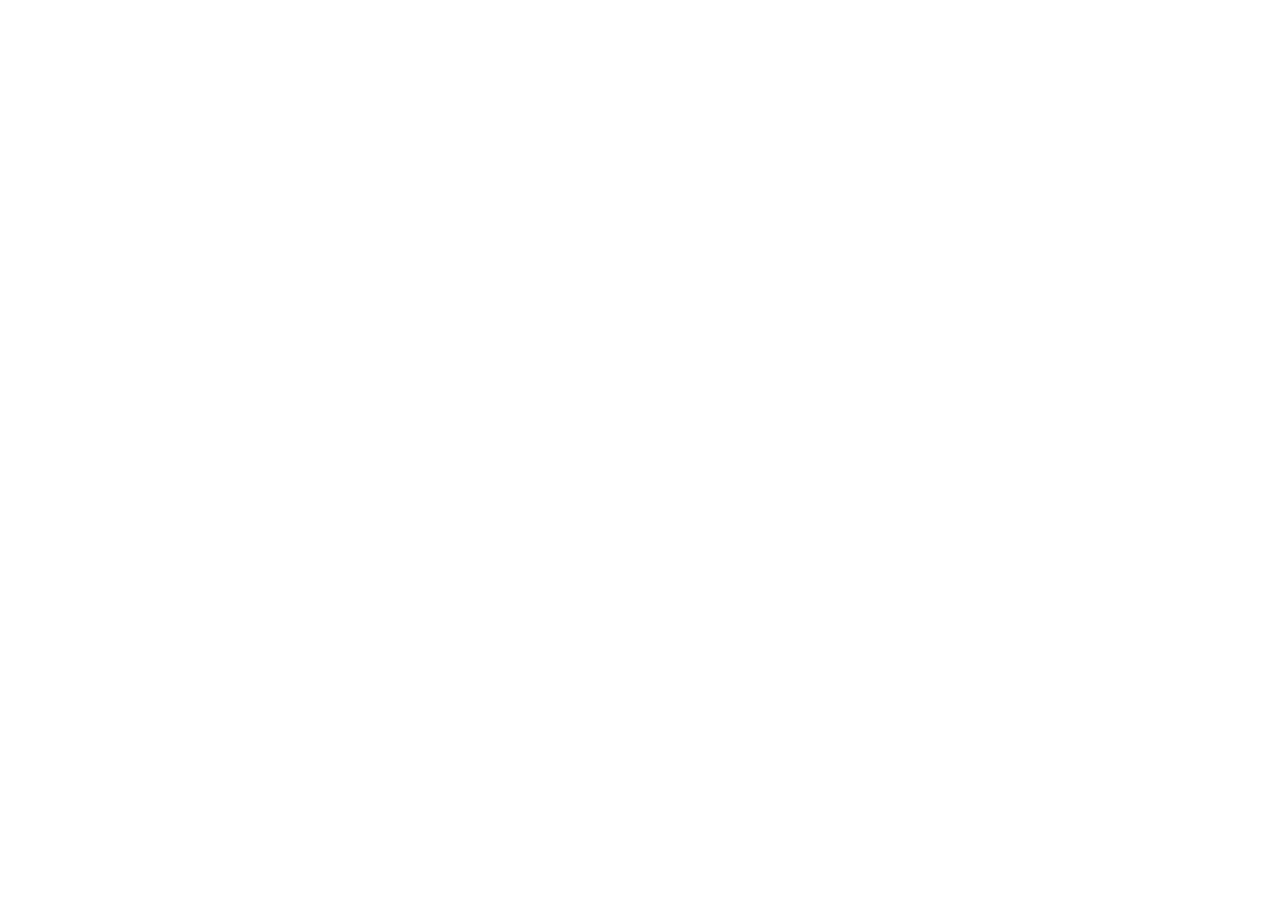
==== commit d2d8c0ca: "created" ====
--- a/index.html
+++ b/index.html
@@ -1,261 +1,9 @@
 <!DOCTYPE html>
-<html lang="en">
-
+<html lang="tr">
 <head>
-    <meta charset="UTF-8">
-    <title>Reminder Notifications - Stay Ahead with Event Reminders</title>
-    <meta name="viewport" content="width=device-width, initial-scale=1.0">
-    <meta name="description" content="Download Reminder Notifications for iOS and Android. Never miss a pre-event notification again with our easy-to-use app.">
-    
-    <style>
-        @import url('https://fonts.googleapis.com/css2?family=Outfit:wght@300;400;600;700&display=swap');
-
-        :root {
-            --primary: #6366f1;
-            --primary-hover: #4f46e5;
-            --secondary: #ec4899;
-            --bg-gradient: linear-gradient(135deg, #0f172a 0%, #1e1b4b 50%, #312e81 100%);
-            --card-bg: rgba(255, 255, 255, 0.05);
-            --text-main: #f8fafc;
-            --text-muted: #94a3b8;
-            --glass-border: rgba(255, 255, 255, 0.1);
-        }
-
-        * {
-            margin: 0;
-            padding: 0;
-            box-sizing: border-box;
-        }
-
-        body {
-            font-family: 'Outfit', sans-serif;
-            background: var(--bg-gradient);
-            background-size: 400% 400%;
-            animation: gradientBG 15s ease infinite;
-            color: var(--text-main);
-            min-height: 100vh;
-            display: flex;
-            justify-content: center;
-            align-items: center;
-            overflow: hidden;
-            padding: 20px;
-        }
-
-        @keyframes gradientBG {
-            0% { background-position: 0% 50%; }
-            50% { background-position: 100% 50%; }
-            100% { background-position: 0% 50%; }
-        }
-
-        .container {
-            max-width: 480px;
-            width: 100%;
-            background: var(--card-bg);
-            backdrop-filter: blur(20px);
-            -webkit-backdrop-filter: blur(20px);
-            border: 1px solid var(--glass-border);
-            border-radius: 32px;
-            padding: 48px 32px;
-            text-align: center;
-            box-shadow: 0 25px 50px -12px rgba(0, 0, 0, 0.5);
-            animation: cardEntrance 0.8s cubic-bezier(0.16, 1, 0.3, 1);
-        }
-
-        @keyframes cardEntrance {
-            from {
-                opacity: 0;
-                transform: translateY(20px) scale(0.95);
-            }
-            to {
-                opacity: 1;
-                transform: translateY(0) scale(1);
-            }
-        }
-
-        .logo-container {
-            margin-bottom: 24px;
-            position: relative;
-            display: inline-block;
-        }
-
-        .logo-container::after {
-            content: '';
-            position: absolute;
-            inset: -10px;
-            background: var(--primary);
-            filter: blur(20px);
-            opacity: 0.3;
-            z-index: -1;
-            border-radius: 50%;
-        }
-
-        .logo {
-            width: 100px;
-            height: 100px;
-            object-fit: contain;
-            border-radius: 24px;
-            box-shadow: 0 10px 20px rgba(0, 0, 0, 0.2);
-            transition: transform 0.3s ease;
-        }
-
-        .logo:hover {
-            transform: rotate(5deg) scale(1.05);
-        }
-
-        h1 {
-            font-size: 2.5rem;
-            font-weight: 700;
-            margin-bottom: 12px;
-            background: linear-gradient(to bottom right, #fff, #94a3b8);
-            -webkit-background-clip: text;
-            -webkit-text-fill-color: transparent;
-            letter-spacing: -0.02em;
-        }
-
-        .description {
-            font-size: 1.125rem;
-            color: var(--text-muted);
-            line-height: 1.6;
-            margin-bottom: 40px;
-            font-weight: 300;
-        }
-
-        .buttons {
-            display: flex;
-            flex-direction: column;
-            gap: 16px;
-        }
-
-        .btn {
-            display: flex;
-            align-items: center;
-            justify-content: center;
-            gap: 12px;
-            padding: 16px 32px;
-            border-radius: 16px;
-            font-size: 1rem;
-            font-weight: 600;
-            text-decoration: none;
-            color: white;
-            transition: all 0.3s cubic-bezier(0.4, 0, 0.2, 1);
-            position: relative;
-            overflow: hidden;
-        }
-
-        .btn-google {
-            background: linear-gradient(135deg, #4285f4 0%, #34a853 100%);
-            box-shadow: 0 10px 20px -5px rgba(66, 133, 244, 0.3);
-        }
-
-        .btn-apple {
-            background: linear-gradient(135deg, #000 0%, #333 100%);
-            box-shadow: 0 10px 20px -5px rgba(0, 0, 0, 0.3);
-        }
-
-        .btn:hover {
-            transform: translateY(-2px);
-            filter: brightness(1.1);
-            box-shadow: 0 20px 30px -10px rgba(0, 0, 0, 0.4);
-        }
-
-        .btn:active {
-            transform: translateY(0);
-        }
-
-        .btn svg {
-            width: 24px;
-            height: 24px;
-        }
-
-        .footer-text {
-            margin-top: 48px;
-            font-size: 0.875rem;
-            color: var(--text-muted);
-            opacity: 0.6;
-            font-weight: 400;
-        }
-
-        .btn::before {
-            content: '';
-            position: absolute;
-            top: -50%;
-            left: -50%;
-            width: 200%;
-            height: 200%;
-            background: radial-gradient(circle, rgba(255,255,255,0.1) 0%, transparent 70%);
-            opacity: 0;
-            transition: opacity 0.3s;
-        }
-
-        .btn:hover::before {
-            opacity: 1;
-        }
-
-        @media (max-width: 480px) {
-            .container {
-                padding: 40px 24px;
-                border-radius: 24px;
-            }
-            
-            h1 {
-                font-size: 2rem;
-            }
-        }
-    </style>
-    
-    <!-- Google tag (gtag.js) -->
-    <script async src="https://www.googletagmanager.com/gtag/js?id=AW-10962851362"></script>
-    <script>
-        window.dataLayer = window.dataLayer || [];
-        function gtag() { dataLayer.push(arguments); }
-        gtag('js', new Date());
-
-        gtag('config', 'AW-10962851362');
-    </script>
-
-    <script>
-        window.onload = function () {
-            var userAgent = navigator.userAgent || navigator.vendor || window.opera;
-
-            if (/android/i.test(userAgent)) {
-                window.location.href = "https://play.google.com/store/apps/details?id=com.remindernotifications";
-            } else if (/iPad|iPhone|iPod/.test(userAgent) && !window.MSStream) {
-                window.location.href = "https://apps.apple.com/us/app/reminder-notification/id6746808992";
-            }
-        }
-    </script>
+  <meta charset="UTF-8">
+  <meta http-equiv="refresh" content="0;url=https://remindernotifications.patichat.com">
+  <script>window.location.replace("https://remindernotifications.patichat.com");</script>
 </head>
-
-<body>
-    <div class="container" id="main-content">
-        <header class="logo-container">
-            <img src="logo-black.png" alt="Reminder Notifications Logo" class="logo">
-        </header>
-
-        <h1>Reminder Notifications</h1>
-        <p class="description">
-            Experience the future of time management. Stay ahead of your schedule with intelligent pre-event notifications.
-        </p>
-
-        <div class="buttons">
-            <a class="btn btn-google" href="https://play.google.com/store/apps/details?id=com.remindernotifications" id="play-store-link">
-                <svg viewBox="0 0 24 24" fill="currentColor">
-                    <path d="M3,20.5V3.5C3,2.91,3.34,2.39,3.84,2.15L13.69,12L3.84,21.85C3.34,21.61,3,21.09,3,20.5M16.81,15.12L18.81,16.27L21.46,17.79C22.25,18.25,22.25,19.4,21.46,19.86L18.81,21.39L14.73,13.03M13.69,12L3.84,2.15L16.81,8.88M16.81,8.88L14.73,10.97L13.69,12" />
-                </svg>
-                Google Play
-            </a>
-            <a class="btn btn-apple" href="https://apps.apple.com/us/app/reminder-notification/id6746808992" id="app-store-link">
-                <svg viewBox="0 0 24 24" fill="currentColor">
-                    <path d="M18.71,19.5C17.88,20.74 17,21.95 15.66,21.97C14.32,22 13.89,21.18 12.37,21.18C10.84,21.18 10.37,21.95 9.1,22C7.79,22.05 6.8,20.68 5.96,19.47C4.25,17 2.94,12.45 4.7,9.39C5.57,7.87 7.13,6.91 8.82,6.88C10.1,6.86 11.32,7.75 12.11,7.75C12.89,7.75 14.37,6.68 15.92,6.84C16.57,6.87 18.39,7.1 19.56,8.82C19.47,8.88 17.39,10.1 17.41,12.63C17.44,15.65 20.06,16.66 20.09,16.67C20.06,16.74 19.67,18.11 18.71,19.5M13,3.5C13.73,2.67 14.94,2.04 15.94,2C16.07,3.17 15.6,4.35 14.9,5.19C14.21,6.04 13.07,6.7 11.95,6.61C11.8,5.46 12.36,4.26 13,3.5Z" />
-                </svg>
-                App Store
-            </a>
-        </div>
-
-        <p class="footer-text">
-            If you weren't redirected automatically, please use the links above to download the app.
-        </p>
-    </div>
-</body>
-
-</html>+<body></body>
+</html>
